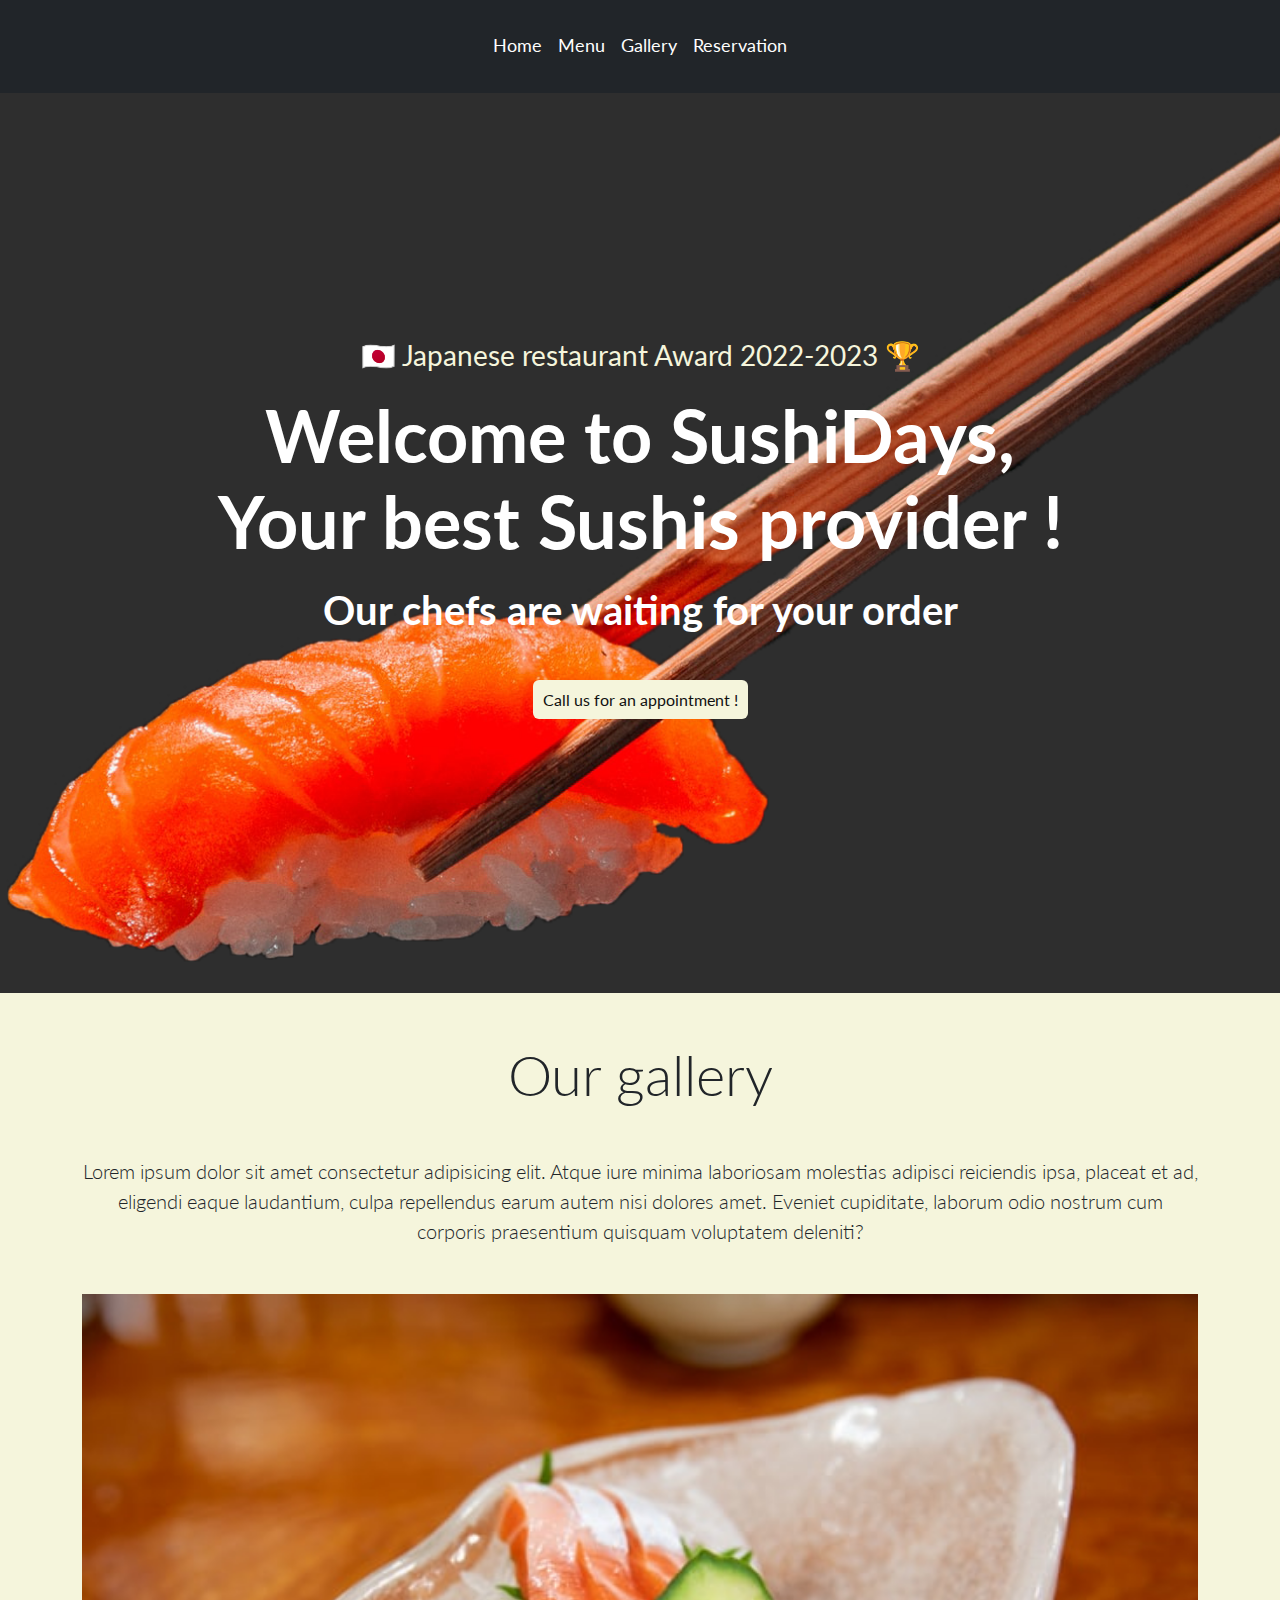
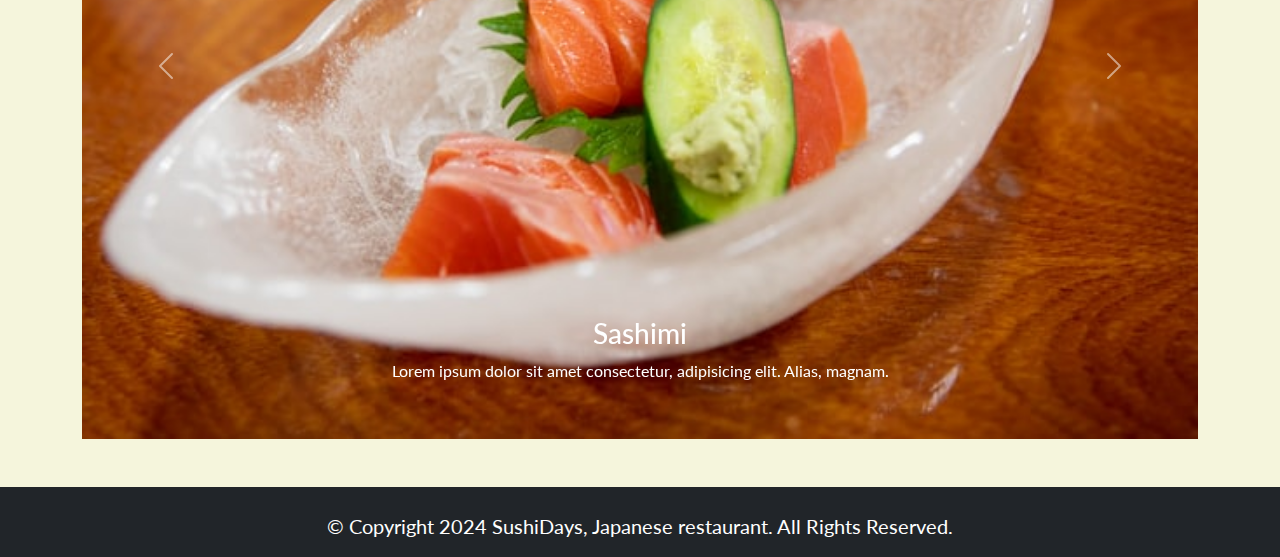
==== gallery.html @ 6ce9c65c "Mise à jour des fichiers" ====
<!DOCTYPE html>
<html lang="en">
  <head>
    <meta charset="UTF-8" />
    <meta name="viewport" content="width=device-width, initial-scale=1.0" />
    <title>SushiDays, japanese restaurant. Gallery</title>
    <link rel="shortcut icon" href="img/Frame 94.png" type="image/x-icon" />
    <link
      href="https://cdn.jsdelivr.net/npm/bootstrap@5.3.3/dist/css/bootstrap.min.css"
      rel="stylesheet"
      integrity="sha384-QWTKZyjpPEjISv5WaRU9OFeRpok6YctnYmDr5pNlyT2bRjXh0JMhjY6hW+ALEwIH"
      crossorigin="anonymous"
    />
    <link rel="stylesheet" href="style.css" />
  </head>
  <body>
    <header
      class="d-flex flex-column justify-content-center bg-dark w-100 px-2 py-4"
    >
      <ul class="nav nav-underline justify-content-center">
        <li class="nav-item">
          <a href="index.html" class="nav-link text-white">Home</a>
        </li>
        <li class="nav-item">
          <a href="menu.html" class="nav-link text-white">Menu</a>
        </li>
        <li class="nav-item">
          <a href="gallery.html" class="nav-link text-white">Gallery</a>
        </li>
        <li class="nav-item">
          <a href="reservation.html" class="nav-link text-white">Reservation</a>
        </li>
      </ul>
    </header>
    <div
      class="home text-center pb-5 d-flex flex-column justify-content-center align-center"
    >
      <div class="container pt-2">
        <p class="fs-3 award">🇯🇵 Japanese restaurant Award 2022-2023 🏆</p>
        <h1 class="display-2 text-white fw-bold mb-3">
          Welcome to SushiDays,<br />
          Your best Sushis provider !
        </h1>
        <p class="fs-1 text-white mb-5 fw-bolder">
          Our chefs are waiting for your order
        </p>
        <a href="reservation.html" class="button text-center"
          >Call us for an appointment !</a
        >
      </div>
    </div>
    <main class="main__content">
      <section class="container my-5">
        <h2 class="display-4 mb-5 text-center">Our gallery</h2>
        <p class="lead text-center mb-5">
          Lorem ipsum dolor sit amet consectetur adipisicing elit. Atque iure
          minima laboriosam molestias adipisci reiciendis ipsa, placeat et ad,
          eligendi eaque laudantium, culpa repellendus earum autem nisi dolores
          amet. Eveniet cupiditate, laborum odio nostrum cum corporis
          praesentium quisquam voluptatem deleniti?
        </p>
        <div
          id="carouselAutoplayingCaptions"
          class="carousel slide"
          data-bs-ride="carousel"
        >
          <div class="carousel-inner">
            <div class="carousel-item active">
              <img src="img/sashimi.jpg" class="d-block w-100" alt="sashimi" />
              <div class="carousel-caption d-none d-md-block">
                <h3>Sashimi</h3>
                <p>
                  Lorem ipsum dolor sit amet consectetur, adipisicing elit.
                  Alias, magnam.
                </p>
              </div>
            </div>
            <div class="carousel-item">
              <img src="img/sushi-dish.jpg" class="d-block w-100" alt="sushi" />
              <div class="carousel-caption d-none d-md-block">
                <h3>Sushi dish</h3>
                <p>
                  Lorem ipsum dolor sit amet consectetur adipisicing elit.
                  Minima, nulla!
                </p>
              </div>
            </div>
            <div class="carousel-item">
              <img
                src="img/reservation-2.jpg"
                class="d-block w-100"
                alt="Onigiri"
              />
              <div class="carousel-caption d-none d-md-block">
                <h3>Onigiri</h3>
                <p>
                  Lorem ipsum dolor sit amet consectetur adipisicing elit.
                  Minima, nulla!
                </p>
              </div>
            </div>
            <div class="carousel-item">
              <img
                src="img/home-background.jpg"
                class="d-block w-100"
                alt="meat and japanese vegetables"
              />
              <div class="carousel-caption d-none d-md-block">
                <h3>Meat and japanese vegetables</h3>
                <p>
                  Lorem ipsum, dolor sit amet consectetur adipisicing elit.
                  Quasi, aspernatur.
                </p>
              </div>
            </div>
            <div class="carousel-item">
              <img
                src="img/reservation-1.jpg"
                class="d-block w-100"
                alt="salad"
              />
              <div class="carousel-caption d-none d-md-block">
                <h3>Salad</h3>
                <p>
                  Lorem, ipsum dolor sit amet consectetur adipisicing elit.
                  Voluptates, ea?
                </p>
              </div>
            </div>
            <div class="carousel-item">
              <img
                src="img/roasted-salmon.jpg"
                class="d-block w-100"
                alt="roasted-salmon"
              />
              <div class="carousel-caption d-none d-md-block">
                <h3>Roasted-salmon</h3>
                <p>
                  Lorem ipsum dolor sit amet consectetur adipisicing elit.
                  Nobis, natus?
                </p>
              </div>
            </div>
            <div class="carousel-item">
              <img
                src="img/reservation-3.jpg"
                class="d-block w-100"
                alt="Japanese vegetables"
              />
              <div class="carousel-caption d-none d-md-block">
                <h3>Japanese vegetables</h3>
                <p>
                  Lorem ipsum dolor, sit amet consectetur adipisicing elit.
                  Quisquam, asperiores?
                </p>
              </div>
            </div>
            <div class="carousel-item">
              <img
                src="img/img-slider-3.jpg"
                class="d-block w-100"
                alt="Cuisine"
              />
              <div class="carousel-caption d-none d-md-block">
                <h3>Cuisine</h3>
                <p>
                  Lorem ipsum dolor, sit amet consectetur adipisicing elit.
                  Quisquam, asperiores?
                </p>
              </div>
            </div>
          </div>
          <button
            class="carousel-control-prev"
            type="button"
            data-bs-target="#carouselAutoplayingCaptions"
            data-bs-slide="prev"
          >
            <span class="carousel-control-prev-icon" aria-hidden="true"></span>
            <span class="visually-hidden">Previous</span>
          </button>
          <button
            class="carousel-control-next"
            type="button"
            data-bs-target="#carouselAutoplayingCaptions"
            data-bs-slide="next"
          >
            <span class="carousel-control-next-icon" aria-hidden="true"></span>
            <span class="visually-hidden">Next</span>
          </button>
        </div>
      </section>
    </main>
    <footer
      class="bg-dark text-white d-flex justify-content-center align-items-center px-2 pt-4"
    >
      <p class="fs-5 text-center">
        &copy; Copyright 2024 SushiDays, Japanese restaurant. All Rights
        Reserved.
      </p>
    </footer>
    <script
      src="https://cdn.jsdelivr.net/npm/bootstrap@5.3.3/dist/js/bootstrap.bundle.min.js"
      integrity="sha384-YvpcrYf0tY3lHB60NNkmXc5s9fDVZLESaAA55NDzOxhy9GkcIdslK1eN7N6jIeHz"
      crossorigin="anonymous"
    ></script>
  </body>
</html>
---- style.css ----
/**** Importation de la police Lato ****/

@import url('https://fonts.googleapis.com/css2?family=Lato:ital,wght@0,100;0,300;0,400;0,700;0,900;1,100;1,300;1,400;1,700;1,900&display=swap');

/**** Reset ****/

*,
::before,
::after {
    margin: 0;
    padding: 0;
    box-sizing: border-box;
}

/**** Style général de la page ****/

body {
    width: 100%;
    min-height: 100vh;
    display: flex;
    flex-direction: column;
    font-family: "Lato", sans-serif;
}

.home,
#presentation__chief__section {
    background-color: #2e2e2e;
}

.home {
    background-image: url(img/sushi.png);
    background-repeat: no-repeat;
    background-position: center;
    background-size: cover;
    height: 100vh;
}

li {
    font-size: 18px;
}

.award {
    color: #f5f5dc;
}

.button {
    text-decoration: none;
    padding: 10px;
    border-radius: 6px;
    background-color: #f5f5dc;
    color: #111111;
    text-align: center;
    transition: opacity 0.3s ease-in-out;
}

.button:hover {
    opacity: 0.9;
}

.main__content {
    flex-grow: 1;
    background-color: #f5f5dc;
}

#presentation__products__section,
.background__beige,
#menu__accordion {
    background-color: #f5f5dc;
}

#presentation__products__section article div {
    transition: box-shadow 0.4s ease-in-out;
}

#presentation__products__section article div:hover {
    box-shadow: 0 4px 12px 0 rgba(0, 0, 0, 0.69);
}

#presentation__chief__section article {
    transition: transform 0.4s ease-in-out;
}

#presentation__chief__section article:hover {
    transform: translateY(-12px);
}

.background__red {
    background-color: #cc3030;
}

.background__darkless {
    background-color: #357575;
}

iframe {
    width: 100%;
    height: 450px;
    border: none;
    border-radius: 6px;
}

i {
    padding-right: 10px;
}

.reservation__btn {
    background-color: #2e2e2e;
    color: #ffffff;
}
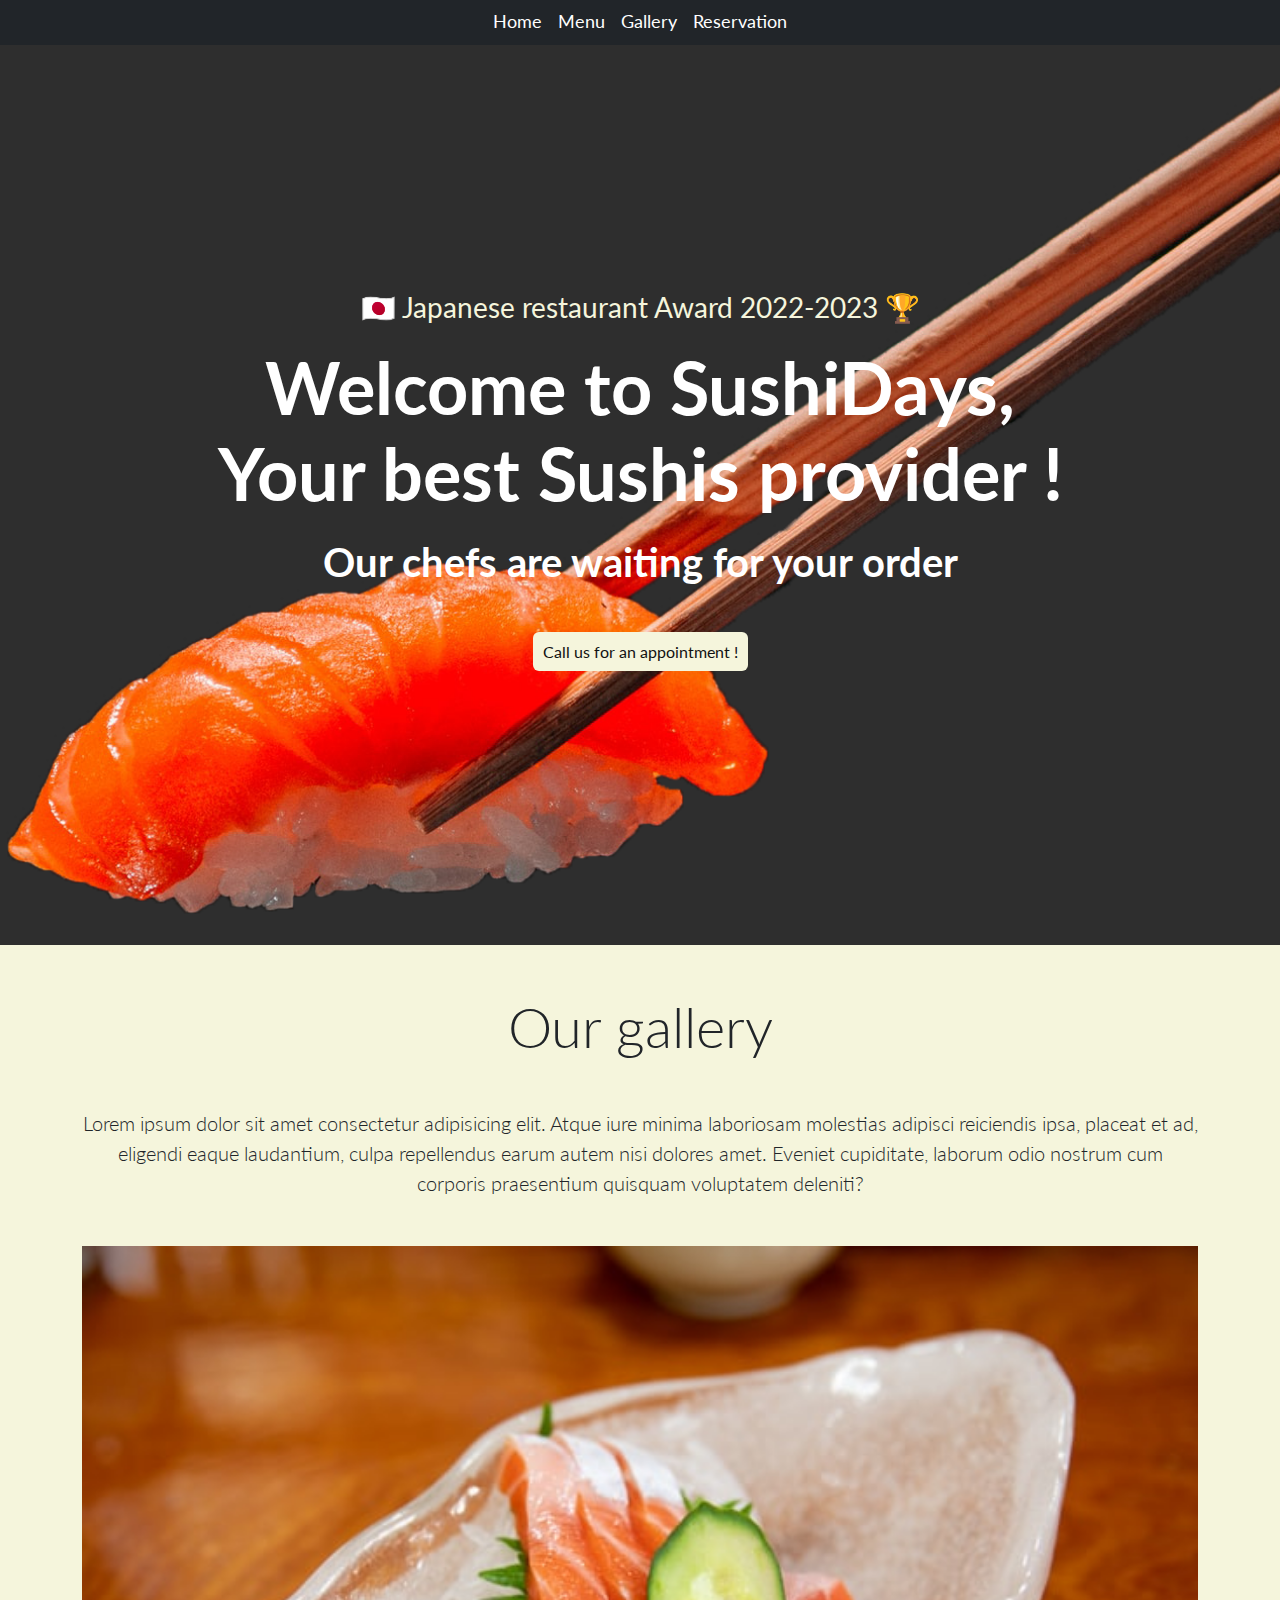
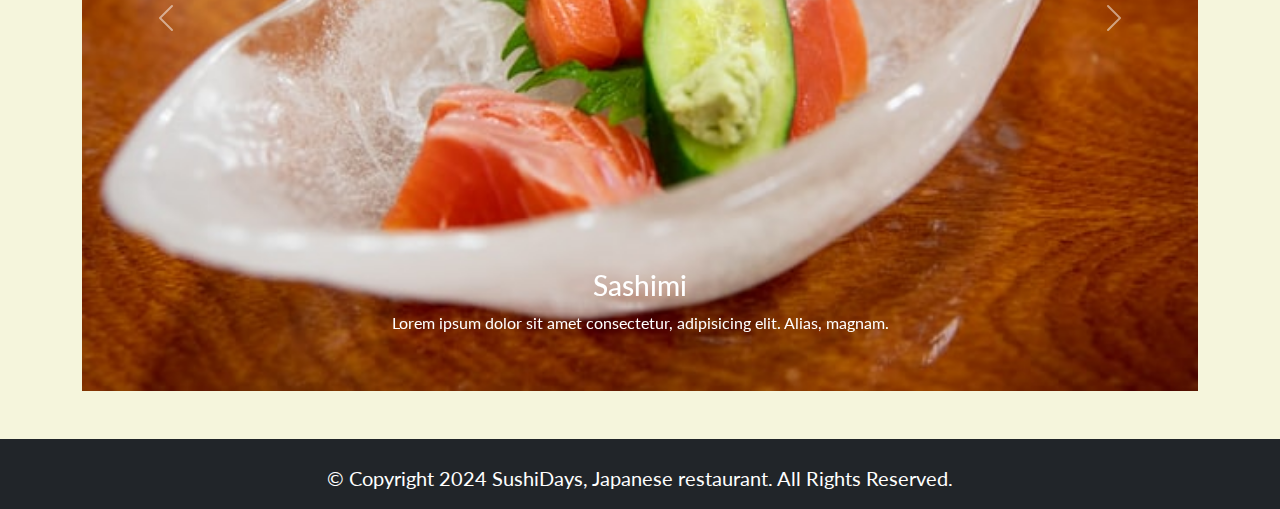
==== commit 5c3b4dd2: "Mise à jour des classes du header" ====
--- a/gallery.html
+++ b/gallery.html
@@ -15,7 +15,7 @@
   </head>
   <body>
     <header
-      class="d-flex flex-column justify-content-center bg-dark w-100 px-2 py-4"
+      class="d-flex flex-column justify-content-center bg-dark w-100 px-2"
     >
       <ul class="nav nav-underline justify-content-center">
         <li class="nav-item">
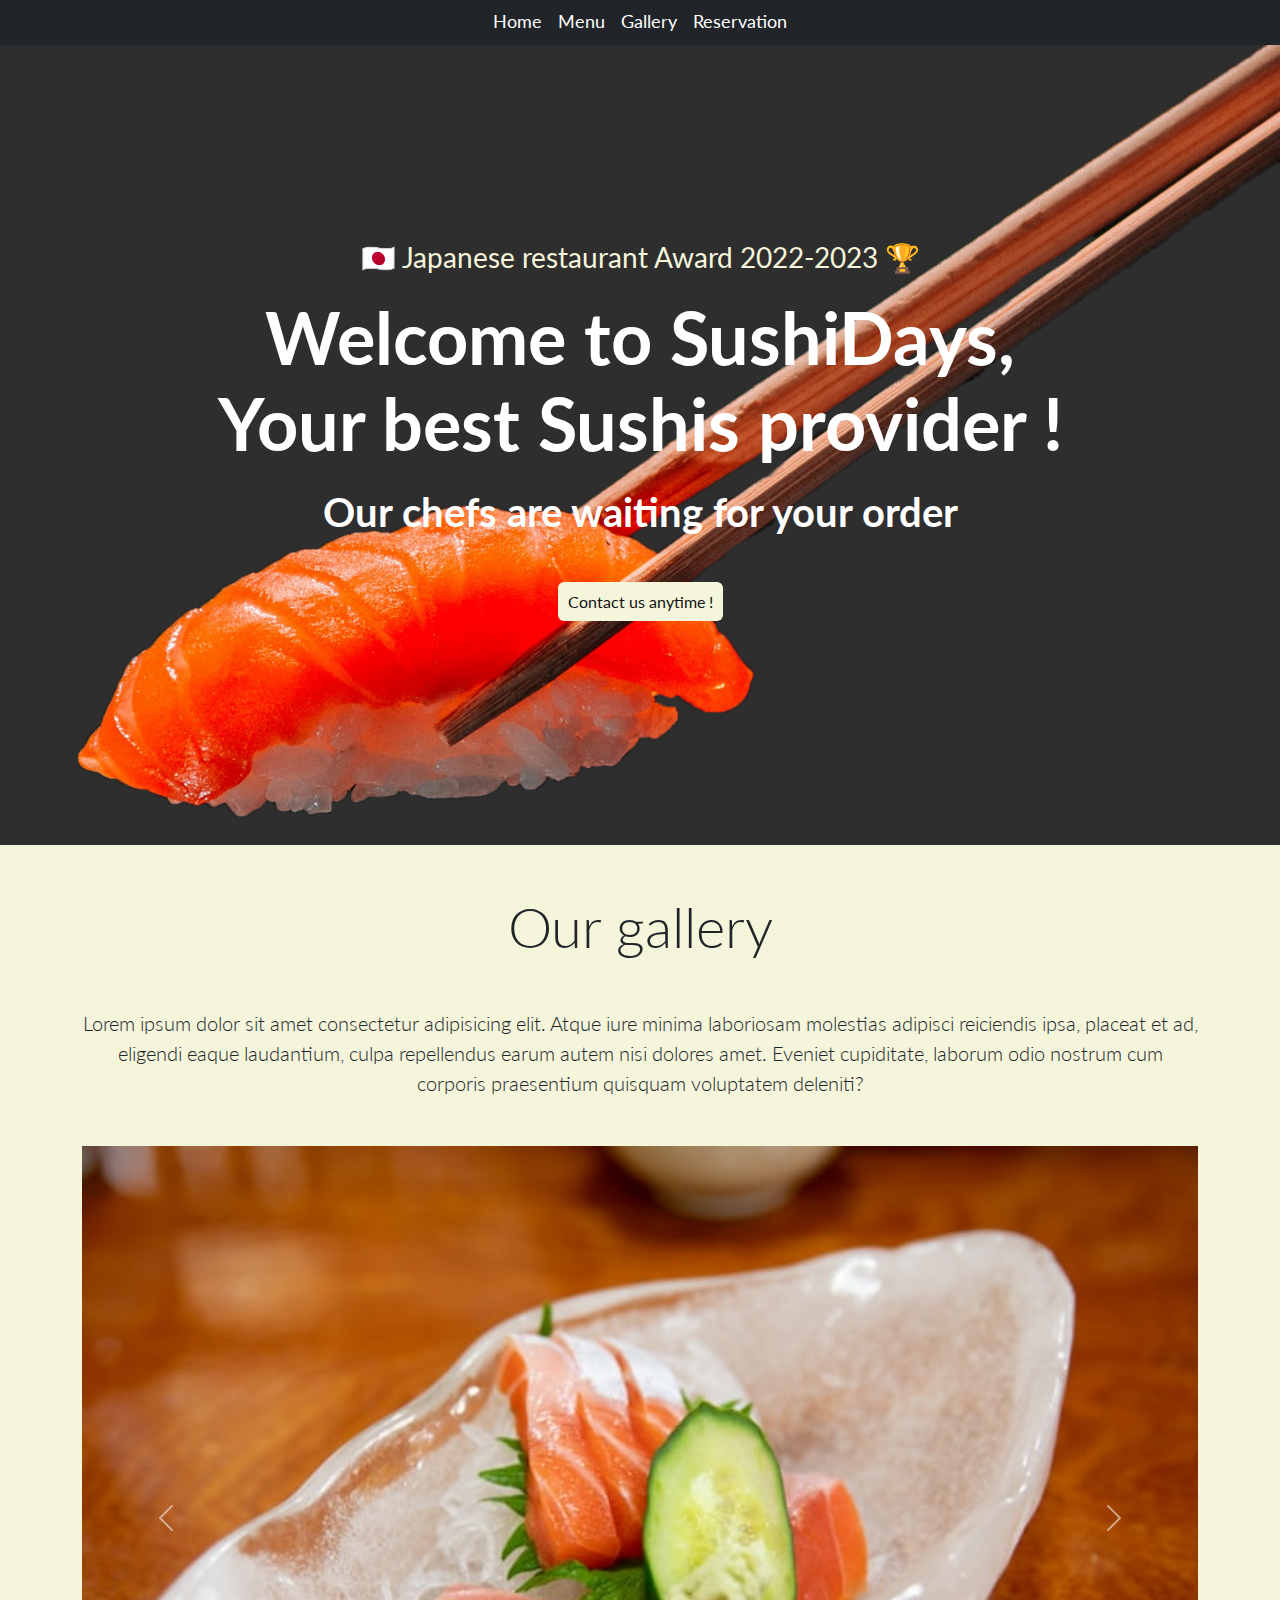
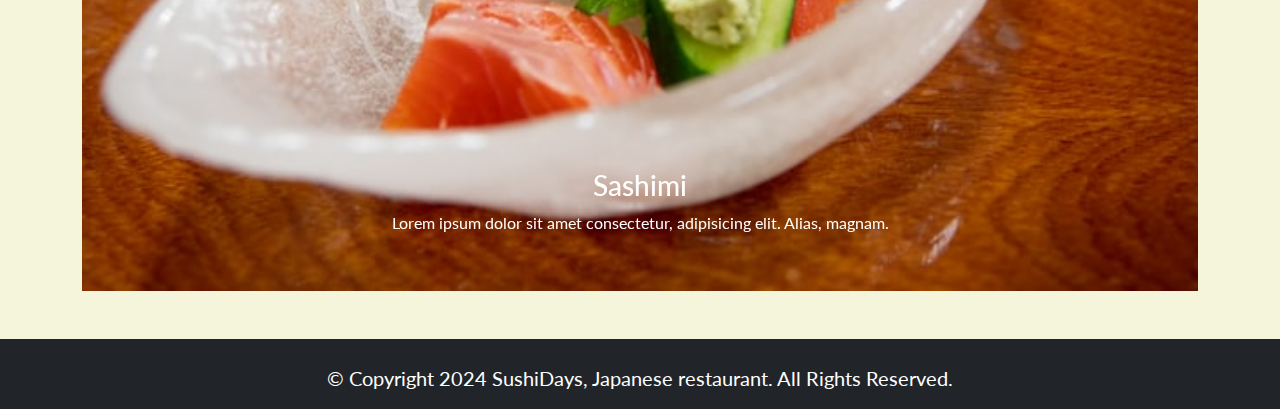
==== commit 78b73149: "Mise  à jour des fichiers" ====
--- a/gallery.html
+++ b/gallery.html
@@ -45,7 +45,7 @@
           Our chefs are waiting for your order
         </p>
         <a href="reservation.html" class="button text-center"
-          >Call us for an appointment !</a
+          >Contact us anytime !</a
         >
       </div>
     </div>
--- a/style.css
+++ b/style.css
@@ -32,7 +32,8 @@
     background-repeat: no-repeat;
     background-position: center;
     background-size: cover;
-    height: 100vh;
+    /*height: 100vh;*/
+    height: 800px;
 }
 
 li {
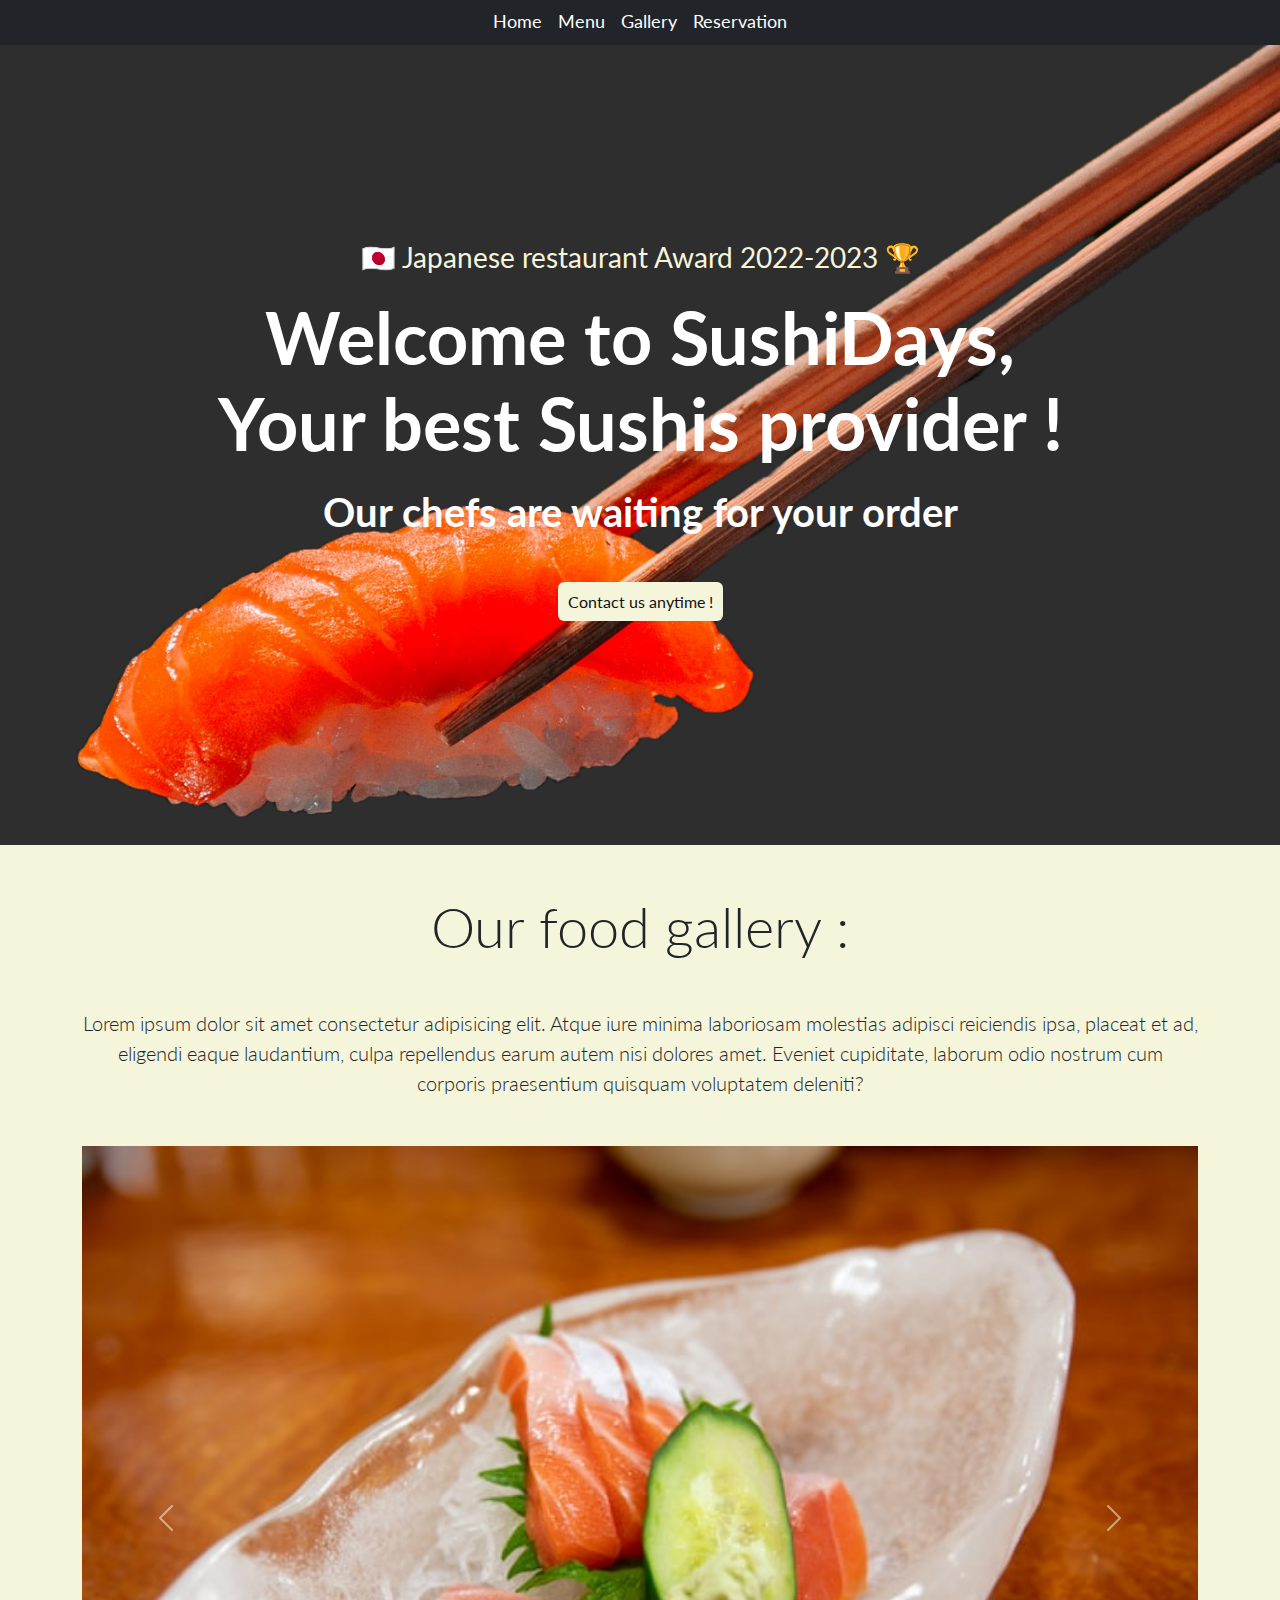
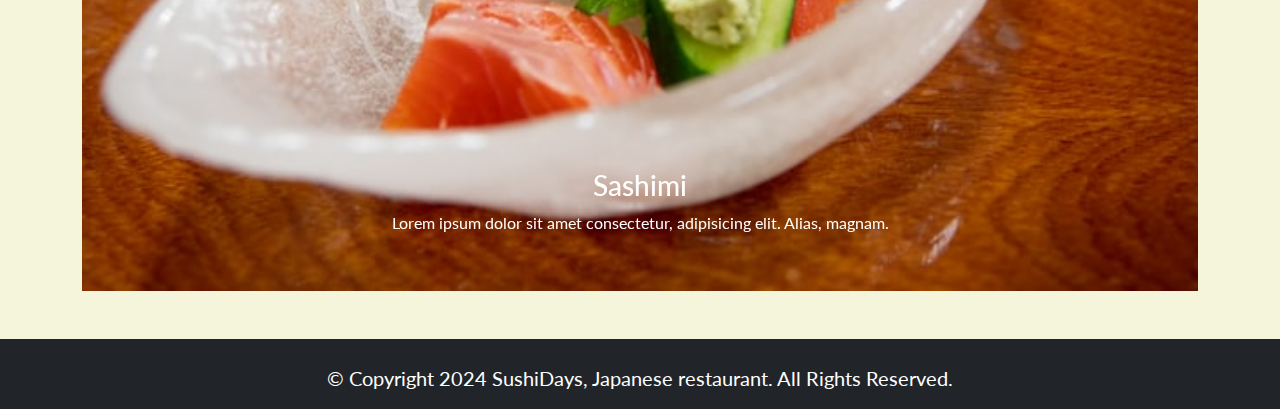
==== commit ef3bac28: "Légères modifications" ====
--- a/gallery.html
+++ b/gallery.html
@@ -51,7 +51,7 @@
     </div>
     <main class="main__content">
       <section class="container my-5">
-        <h2 class="display-4 mb-5 text-center">Our gallery</h2>
+        <h2 class="display-4 mb-5 text-center">Our food gallery :</h2>
         <p class="lead text-center mb-5">
           Lorem ipsum dolor sit amet consectetur adipisicing elit. Atque iure
           minima laboriosam molestias adipisci reiciendis ipsa, placeat et ad,
@@ -155,20 +155,6 @@
                 </p>
               </div>
             </div>
-            <div class="carousel-item">
-              <img
-                src="img/img-slider-3.jpg"
-                class="d-block w-100"
-                alt="Cuisine"
-              />
-              <div class="carousel-caption d-none d-md-block">
-                <h3>Cuisine</h3>
-                <p>
-                  Lorem ipsum dolor, sit amet consectetur adipisicing elit.
-                  Quisquam, asperiores?
-                </p>
-              </div>
-            </div>
           </div>
           <button
             class="carousel-control-prev"
--- a/style.css
+++ b/style.css
@@ -64,8 +64,7 @@
 }
 
 #presentation__products__section,
-.background__beige,
-#menu__accordion {
+.background__beige {
     background-color: #f5f5dc;
 }
 
@@ -93,6 +92,14 @@
     background-color: #357575;
 }
 
+.image__description {
+    width: 100px;
+    height: 100px;
+    object-fit: cover;
+    border-radius: 50%;
+    margin-right: 1.5rem;
+}
+
 iframe {
     width: 100%;
     height: 450px;
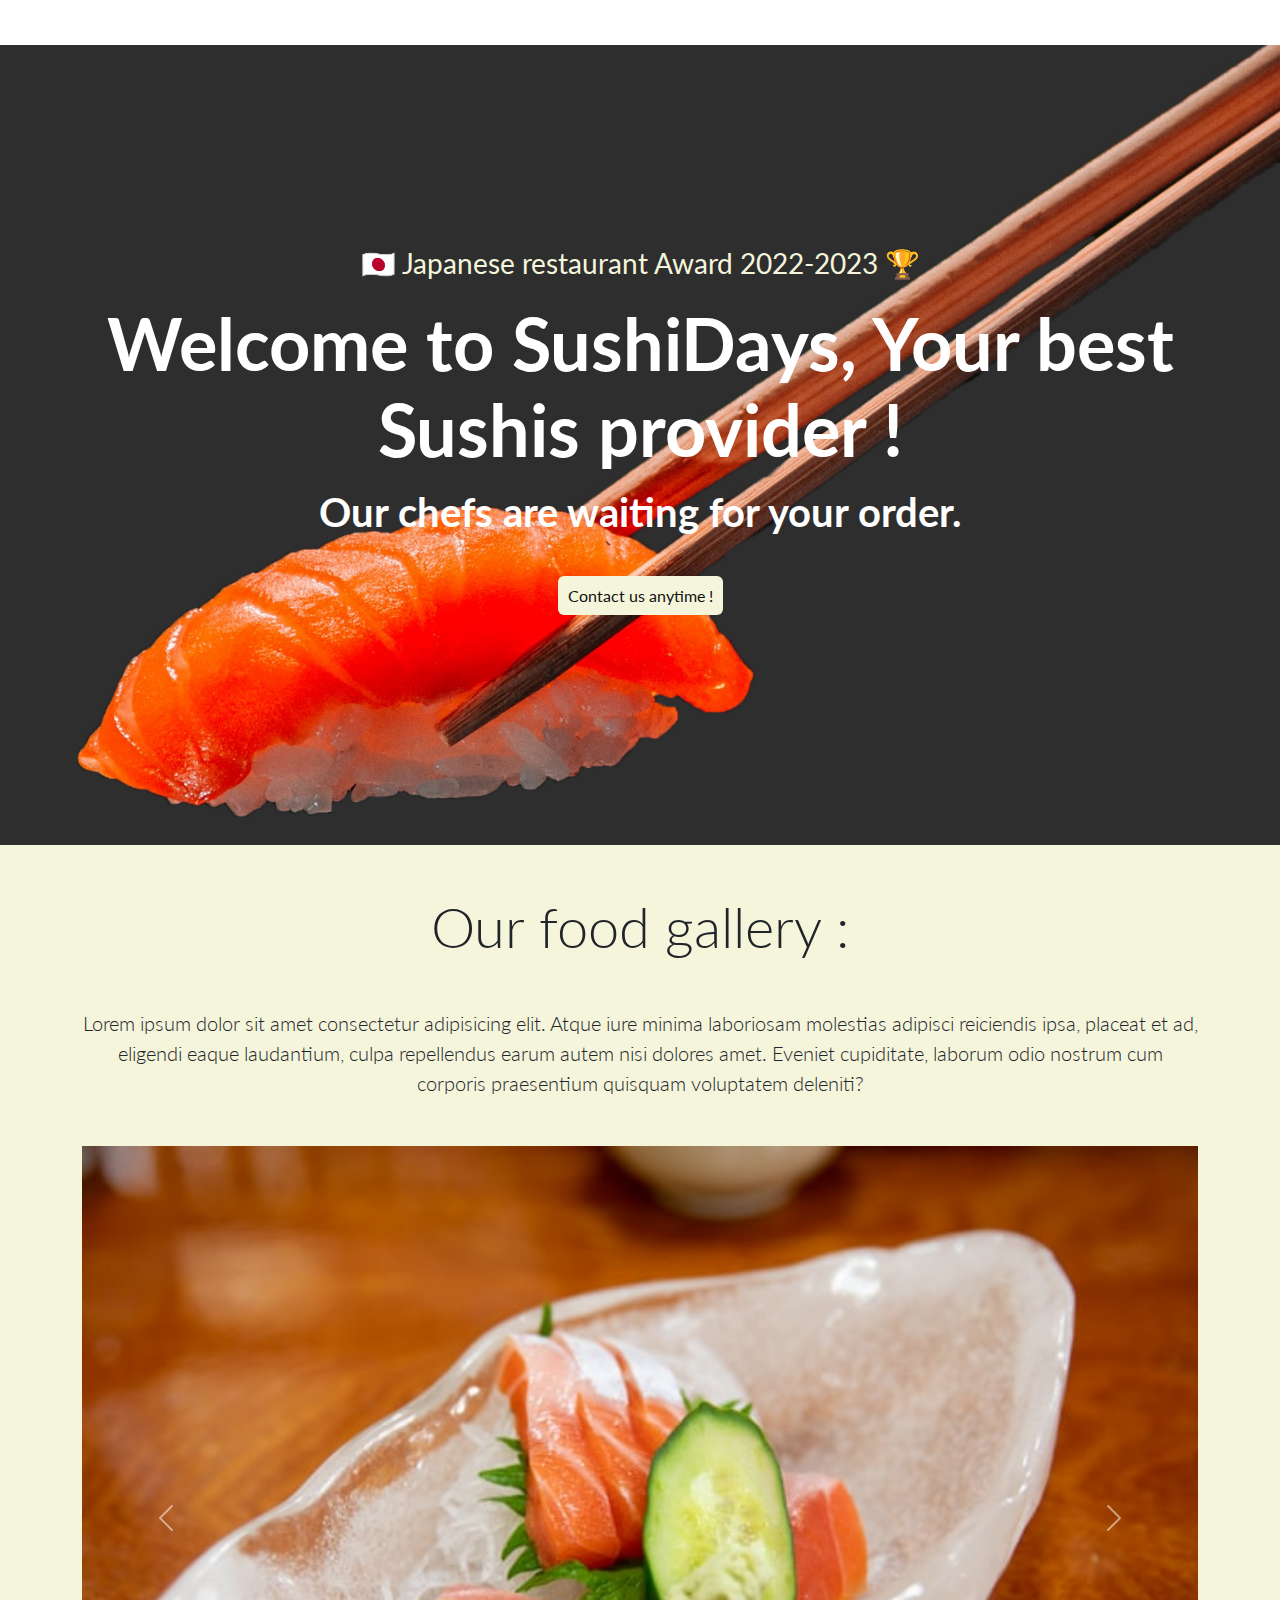
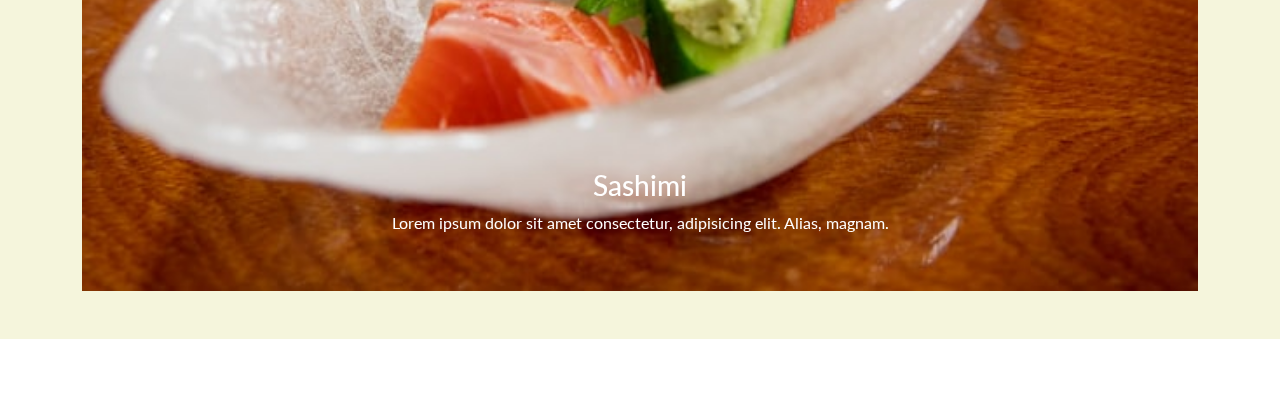
==== commit 22f3550f: "Réorganisation du code + suppression de classes" ====
--- a/gallery.html
+++ b/gallery.html
@@ -14,9 +14,7 @@
     <link rel="stylesheet" href="style.css" />
   </head>
   <body>
-    <header
-      class="d-flex flex-column justify-content-center bg-dark w-100 px-2"
-    >
+    <header class="d-flex flex-column justify-content-center w-100 px-2">
       <ul class="nav nav-underline justify-content-center">
         <li class="nav-item">
           <a href="index.html" class="nav-link text-white">Home</a>
@@ -38,14 +36,13 @@
       <div class="container pt-2">
         <p class="fs-3 award">🇯🇵 Japanese restaurant Award 2022-2023 🏆</p>
         <h1 class="display-2 text-white fw-bold mb-3">
-          Welcome to SushiDays,<br />
-          Your best Sushis provider !
+          Welcome to SushiDays, Your best Sushis provider !
         </h1>
-        <p class="fs-1 text-white mb-5 fw-bolder">
-          Our chefs are waiting for your order
-        </p>
-        <a href="reservation.html" class="button text-center"
-          >Contact us anytime !</a
+        <h2 class="fs-1 text-white mb-5 fw-bolder">
+          Our chefs are waiting for your order.
+        </h2>
+        <a href="reservation.html" class="button text-center">
+          Contact us anytime !</a
         >
       </div>
     </div>
@@ -178,7 +175,7 @@
       </section>
     </main>
     <footer
-      class="bg-dark text-white d-flex justify-content-center align-items-center px-2 pt-4"
+      class="text-white d-flex justify-content-center align-items-center px-2 pt-4"
     >
       <p class="fs-5 text-center">
         &copy; Copyright 2024 SushiDays, Japanese restaurant. All Rights
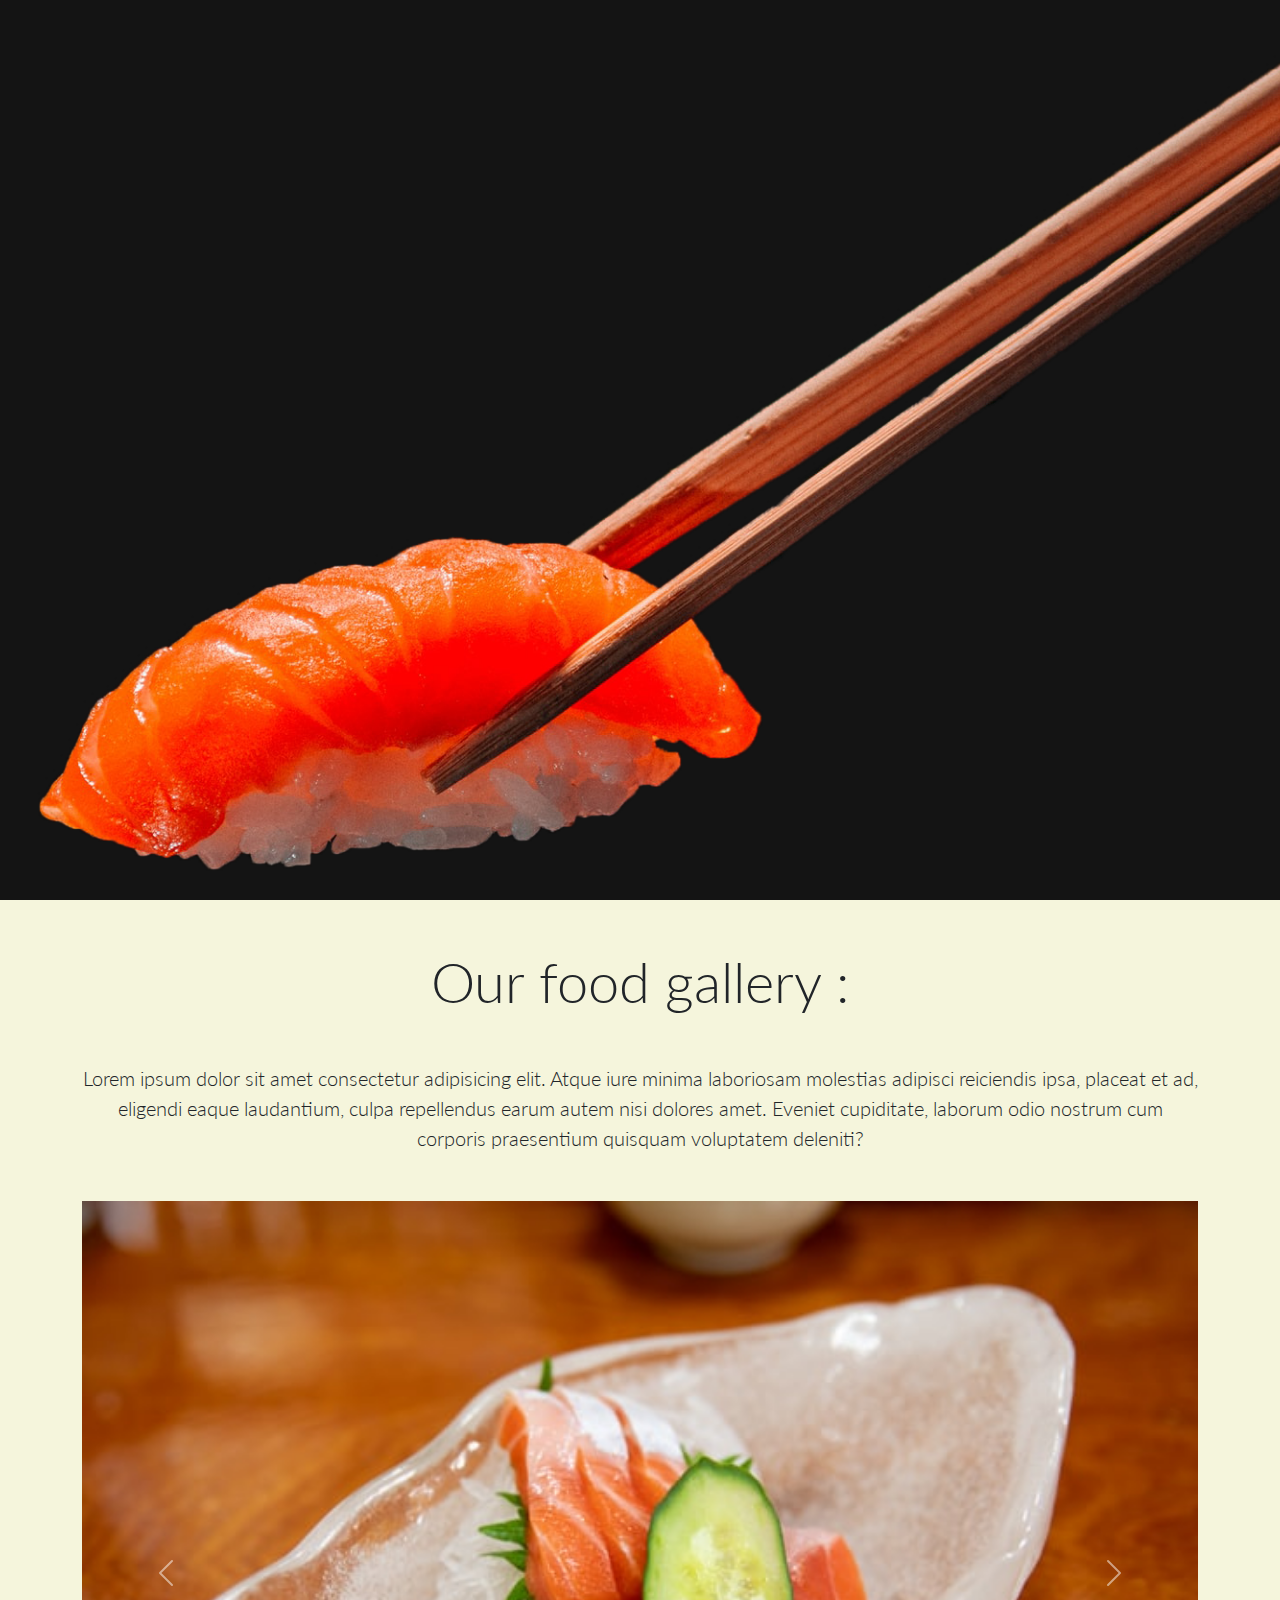
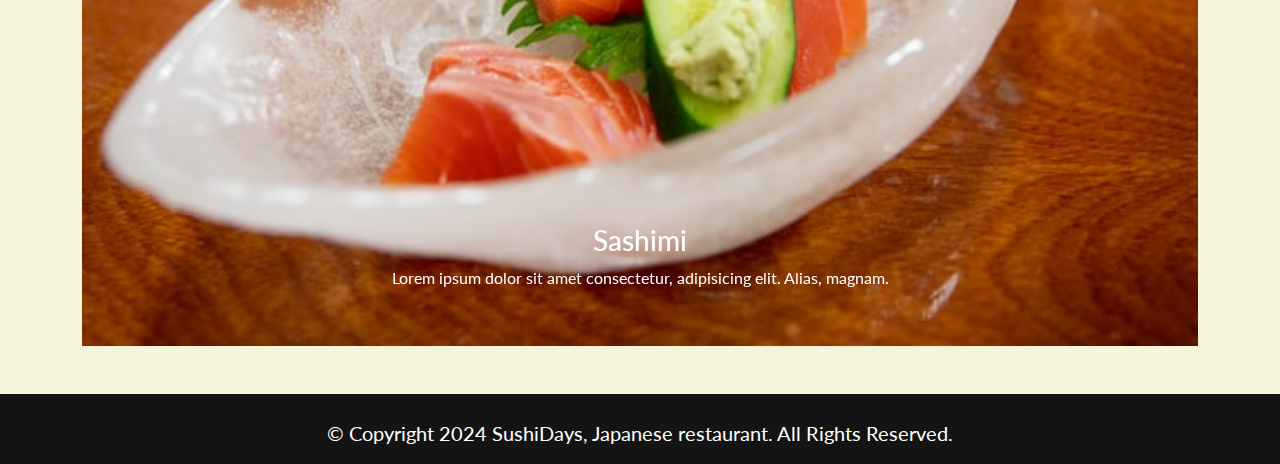
==== commit 44c3369a: "Mise avec jour du code avec suppression de classe et ajout de classes bootstrap" ====
--- a/gallery.html
+++ b/gallery.html
@@ -41,7 +41,10 @@
         <h2 class="fs-1 text-white mb-5 fw-bolder">
           Our chefs are waiting for your order.
         </h2>
-        <a href="reservation.html" class="button text-center">
+        <a
+          href="reservation.html"
+          class="button text-center btn btn-warning btn-lg"
+        >
           Contact us anytime !</a
         >
       </div>
--- a/style.css
+++ b/style.css
@@ -22,9 +22,30 @@
     font-family: "Lato", sans-serif;
 }
 
+.nav {
+    opacity: 0;
+    transform: translateY(-30px);
+    animation: appear 0.4s 2s ease-out forwards;
+}
+
+/**** Animation appear ****/
+
+@keyframes appear {
+    100% {
+        opacity: 1;
+        transform: none;
+    }
+}
+
+header,
+footer,
 .home,
 #presentation__chief__section {
-    background-color: #2e2e2e;
+    background-color: #141414;
+}
+
+li {
+    font-size: 18px;
 }
 
 .home {
@@ -32,30 +53,39 @@
     background-repeat: no-repeat;
     background-position: center;
     background-size: cover;
-    /*height: 100vh;*/
-    height: 800px;
+    height: calc(100vh - 45px);
 }
 
-li {
-    font-size: 18px;
+.home p {
+    color: #f5f5dc;
+    opacity: 0;
+    transform: translateX(400px);
+    animation: appear 0.4s 0.4s ease-out forwards;
 }
 
-.award {
-    color: #f5f5dc;
+.home h1 {
+    opacity: 0;
+    transform: translateX(-400px);
+    animation: appear 0.4s 0.8s ease-out forwards;
+}
+
+.home h2 {
+    opacity: 0;
+    transform: translateX(400px);
+    animation: appear 0.4s 1.2s ease-out forwards;
 }
 
 .button {
+    display: inline-block;
     text-decoration: none;
     padding: 10px;
     border-radius: 6px;
     background-color: #f5f5dc;
     color: #111111;
     text-align: center;
-    transition: opacity 0.3s ease-in-out;
-}
-
-.button:hover {
-    opacity: 0.9;
+    opacity: 0;
+    transform: translateY(30px);
+    animation: appear 0.4s 1.6s ease-out forwards;
 }
 
 .main__content {
@@ -81,7 +111,7 @@
 }
 
 #presentation__chief__section article:hover {
-    transform: translateY(-12px);
+    transform: scale(1.02);
 }
 
 .background__red {
